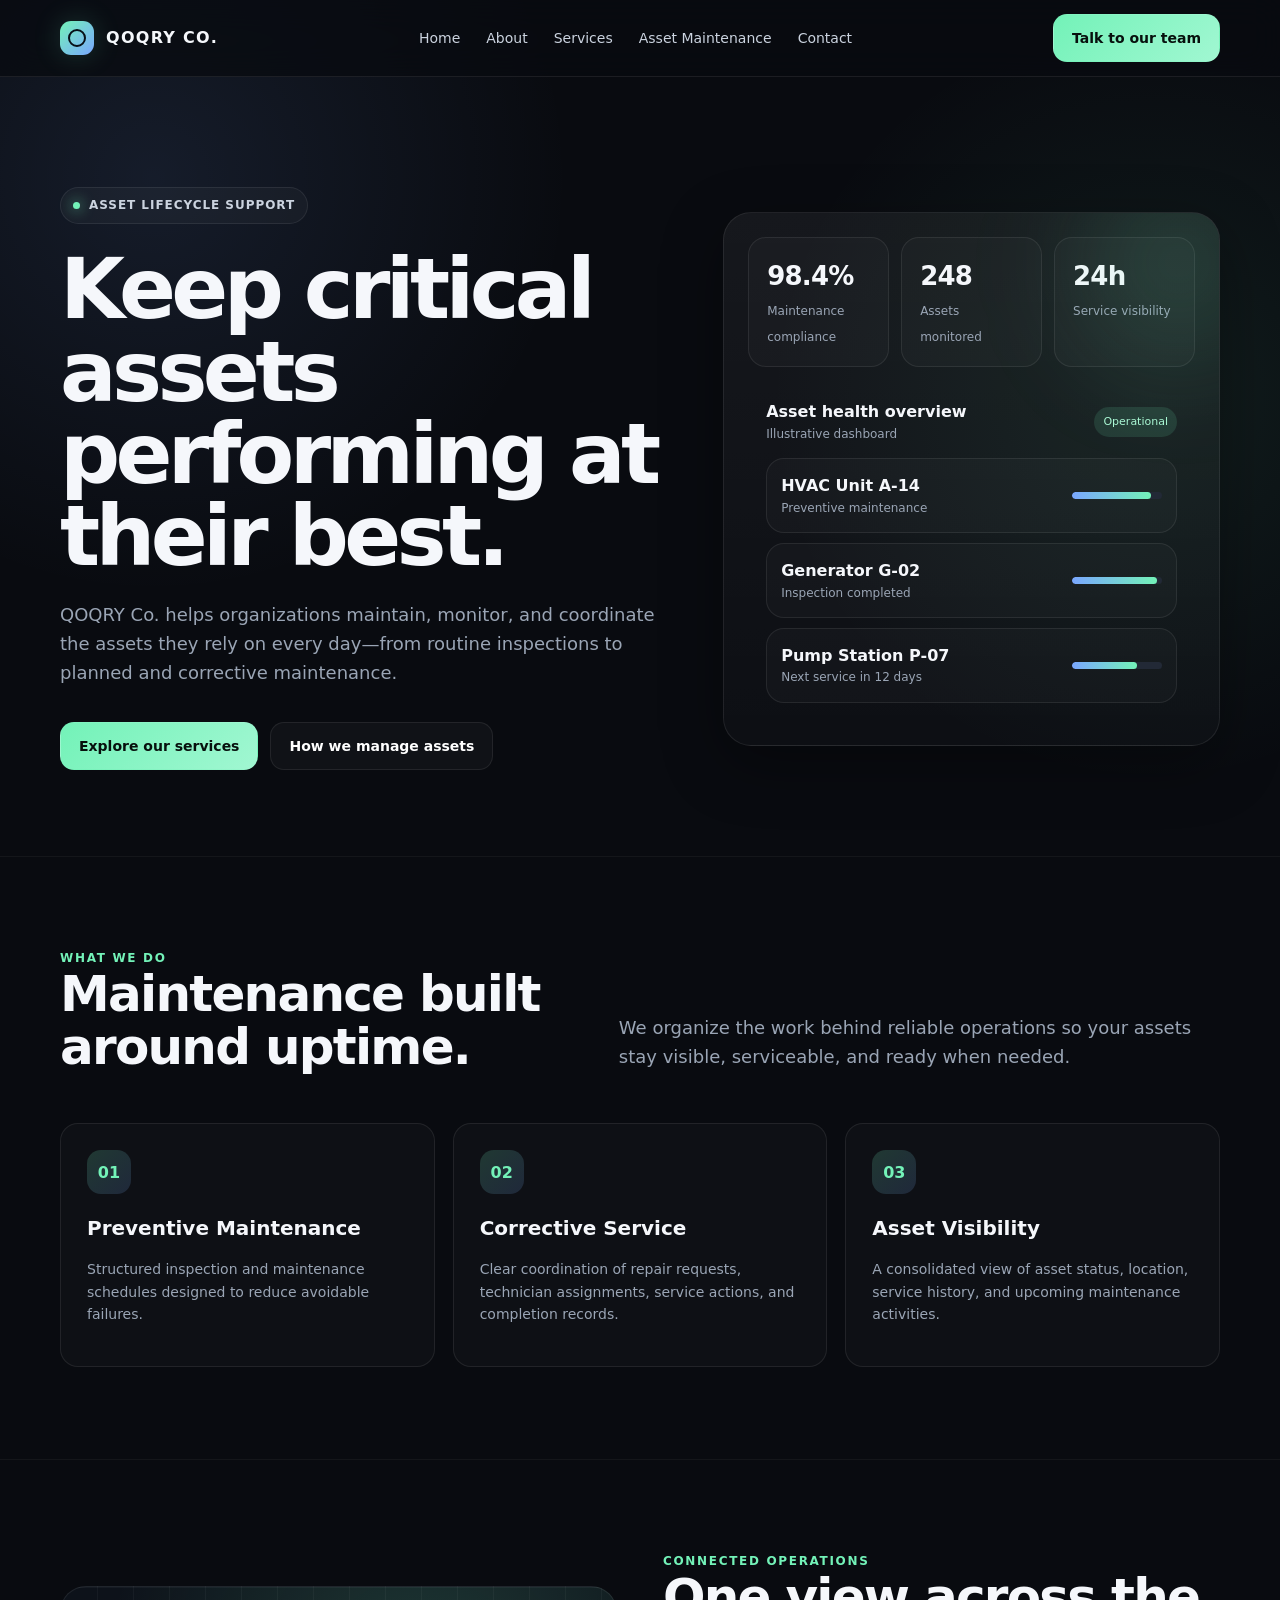
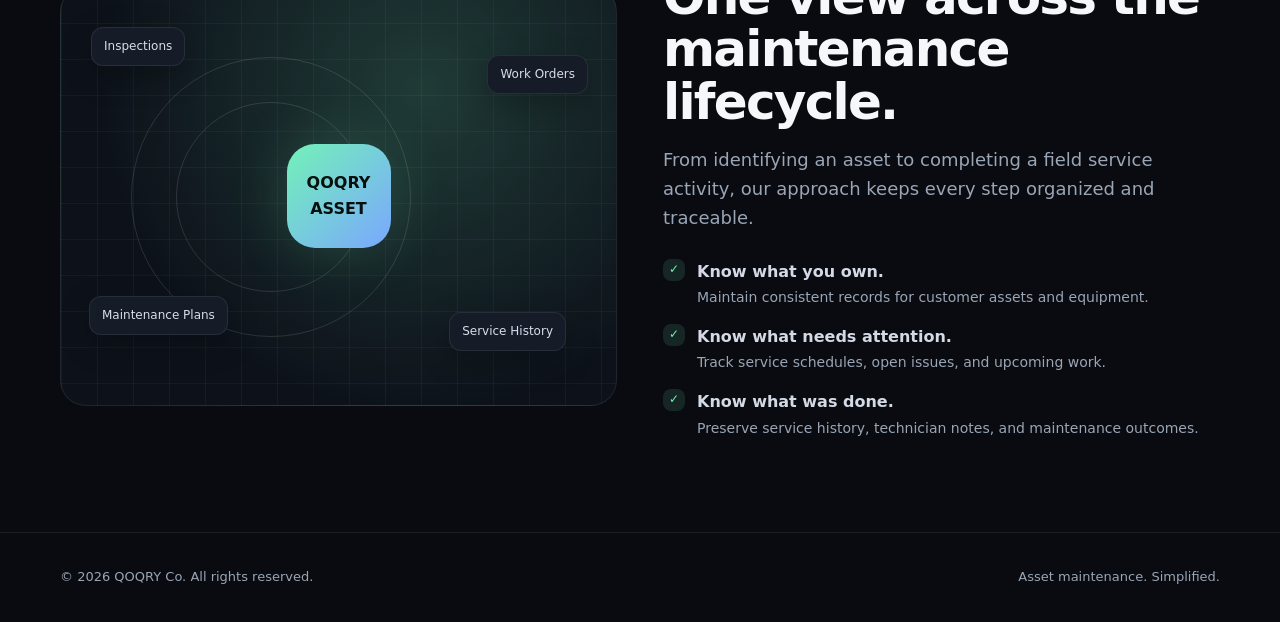
==== index.html @ 2496a816 "Initial" ====
<!doctype html>
<html lang="en">
<head>
  <meta charset="utf-8">
  <meta name="viewport" content="width=device-width,initial-scale=1">
  <meta name="description" content="QOQRY Co. asset maintenance and lifecycle support solutions.">
  <title>Home | QOQRY Co.</title>
  <link rel="stylesheet" href="styles.css">
</head>
<body>

<div class="nav-wrap">
  <div class="container nav">
    <a class="brand" href="index.html"><span class="brand-mark"></span>QOQRY CO.</a>
    <button class="mobile-toggle" aria-label="Toggle navigation">☰</button>
    <div class="nav-links">
      <a href="index.html">Home</a>
      <a href="about.html">About</a>
      <a href="services.html">Services</a>
      <a href="assets.html">Asset Maintenance</a>
      <a href="contact.html">Contact</a>
    </div>
    <a class="nav-cta" href="contact.html">Talk to our team</a>
  </div>
</div>


<main>
<section class="hero">
  <div class="container hero-grid">
    <div>
      <div class="eyebrow"><span class="dot"></span> Asset lifecycle support</div>
      <h1>Keep critical assets performing at their best.</h1>
      <p>QOQRY Co. helps organizations maintain, monitor, and coordinate the assets they rely on every day—from routine inspections to planned and corrective maintenance.</p>
      <div class="hero-actions">
        <a class="btn btn-primary" href="services.html">Explore our services</a>
        <a class="btn btn-secondary" href="assets.html">How we manage assets</a>
      </div>
    </div>
    <div class="hero-card">
      <div class="dashboard">
        <div class="metric-row">
          <div class="metric"><strong>98.4%</strong><span>Maintenance compliance</span></div>
          <div class="metric"><strong>248</strong><span>Assets monitored</span></div>
          <div class="metric"><strong>24h</strong><span>Service visibility</span></div>
        </div>
        <div class="asset-panel">
          <div class="asset-head">
            <div><strong>Asset health overview</strong><div class="asset-meta">Illustrative dashboard</div></div>
            <span class="status">Operational</span>
          </div>
          <div class="asset-list">
            <div class="asset-item"><div><div class="asset-title">HVAC Unit A-14</div><div class="asset-meta">Preventive maintenance</div></div><div class="progress"><span style="width:88%"></span></div></div>
            <div class="asset-item"><div><div class="asset-title">Generator G-02</div><div class="asset-meta">Inspection completed</div></div><div class="progress"><span style="width:94%"></span></div></div>
            <div class="asset-item"><div><div class="asset-title">Pump Station P-07</div><div class="asset-meta">Next service in 12 days</div></div><div class="progress"><span style="width:72%"></span></div></div>
          </div>
        </div>
      </div>
    </div>
  </div>
</section>

<section class="section">
  <div class="container">
    <div class="section-head">
      <div><div class="kicker">What we do</div><h2>Maintenance built around uptime.</h2></div>
      <p class="section-lead">We organize the work behind reliable operations so your assets stay visible, serviceable, and ready when needed.</p>
    </div>
    <div class="cards">
      <div class="service-card"><div class="icon">01</div><h3>Preventive Maintenance</h3><p class="card-text">Structured inspection and maintenance schedules designed to reduce avoidable failures.</p></div>
      <div class="service-card"><div class="icon">02</div><h3>Corrective Service</h3><p class="card-text">Clear coordination of repair requests, technician assignments, service actions, and completion records.</p></div>
      <div class="service-card"><div class="icon">03</div><h3>Asset Visibility</h3><p class="card-text">A consolidated view of asset status, location, service history, and upcoming maintenance activities.</p></div>
    </div>
  </div>
</section>

<section class="section">
  <div class="container split">
    <div class="visual">
      <div class="orbit a"></div><div class="orbit b"></div>
      <div class="core">QOQRY<br>ASSET</div>
      <div class="node n1">Inspections</div><div class="node n2">Work Orders</div><div class="node n3">Service History</div><div class="node n4">Maintenance Plans</div>
    </div>
    <div>
      <div class="kicker">Connected operations</div>
      <h2>One view across the maintenance lifecycle.</h2>
      <p class="section-lead">From identifying an asset to completing a field service activity, our approach keeps every step organized and traceable.</p>
      <div class="list">
        <div class="list-item"><span class="check">✓</span><div><strong>Know what you own.</strong><br><span class="card-text">Maintain consistent records for customer assets and equipment.</span></div></div>
        <div class="list-item"><span class="check">✓</span><div><strong>Know what needs attention.</strong><br><span class="card-text">Track service schedules, open issues, and upcoming work.</span></div></div>
        <div class="list-item"><span class="check">✓</span><div><strong>Know what was done.</strong><br><span class="card-text">Preserve service history, technician notes, and maintenance outcomes.</span></div></div>
      </div>
    </div>
  </div>
</section>
</main>


<footer>
  <div class="container footer-row">
    <div>© 2026 QOQRY Co. All rights reserved.</div>
    <div>Asset maintenance. Simplified.</div>
  </div>
</footer>
<script src="script.js"></script>

</body>
</html>
---- styles.css ----
:root{
  --bg:#090b10;
  --bg-soft:#0f131b;
  --panel:#121824;
  --panel-2:#0d121a;
  --text:#f5f7fb;
  --muted:#9aa5b5;
  --line:rgba(255,255,255,.08);
  --accent:#73f2b8;
  --accent-2:#7aa7ff;
  --shadow:0 18px 60px rgba(0,0,0,.35);
}
*{box-sizing:border-box}
html{scroll-behavior:smooth}
body{
  margin:0;
  font-family:Inter,ui-sans-serif,system-ui,-apple-system,BlinkMacSystemFont,"Segoe UI",sans-serif;
  background:
    radial-gradient(circle at 12% 8%, rgba(122,167,255,.11), transparent 26rem),
    radial-gradient(circle at 90% 18%, rgba(115,242,184,.08), transparent 24rem),
    var(--bg);
  color:var(--text);
  line-height:1.6;
}
a{color:inherit;text-decoration:none}
img{max-width:100%;display:block}
.container{width:min(1160px,calc(100% - 40px));margin:0 auto}
.nav-wrap{
  position:sticky;top:0;z-index:30;
  backdrop-filter:blur(16px);
  background:rgba(9,11,16,.76);
  border-bottom:1px solid var(--line);
}
.nav{
  min-height:76px;display:flex;align-items:center;justify-content:space-between;gap:24px;
}
.brand{display:flex;align-items:center;gap:12px;font-weight:800;letter-spacing:.08em}
.brand-mark{
  width:34px;height:34px;border-radius:11px;
  background:linear-gradient(135deg,var(--accent),var(--accent-2));
  box-shadow:0 0 28px rgba(115,242,184,.18);
  position:relative;
}
.brand-mark:after{
  content:"";position:absolute;inset:8px;border:2px solid #081018;border-radius:50%;
}
.nav-links{display:flex;align-items:center;gap:26px;color:#cbd3df;font-size:14px}
.nav-links a:hover,.nav-links a.active{color:white}
.nav-cta,.btn{
  display:inline-flex;align-items:center;justify-content:center;gap:10px;
  border-radius:14px;padding:12px 18px;font-weight:700;font-size:14px;
  transition:.25s ease;border:1px solid transparent;
}
.nav-cta,.btn-primary{
  background:linear-gradient(135deg,var(--accent),#a1f7d2);
  color:#07100d;
}
.nav-cta:hover,.btn-primary:hover{transform:translateY(-2px);box-shadow:0 10px 30px rgba(115,242,184,.16)}
.btn-secondary{border-color:var(--line);background:rgba(255,255,255,.03);color:white}
.btn-secondary:hover{background:rgba(255,255,255,.06);transform:translateY(-2px)}
.hero{padding:110px 0 86px}
.hero-grid{display:grid;grid-template-columns:1.1fr .9fr;gap:56px;align-items:center}
.eyebrow{
  display:inline-flex;align-items:center;gap:9px;
  padding:8px 12px;border:1px solid var(--line);border-radius:999px;
  background:rgba(255,255,255,.03);color:#cbd3df;font-size:12px;font-weight:700;letter-spacing:.08em;text-transform:uppercase;
}
.dot{width:7px;height:7px;border-radius:50%;background:var(--accent);box-shadow:0 0 14px var(--accent)}
h1{font-size:clamp(48px,7vw,84px);line-height:.98;letter-spacing:-.055em;margin:24px 0 24px}
h2{font-size:clamp(32px,4vw,50px);line-height:1.05;letter-spacing:-.035em;margin:0 0 16px}
h3{font-size:20px;margin:0 0 9px}
.hero p,.section-lead{color:var(--muted);font-size:18px;max-width:680px}
.hero-actions{display:flex;gap:12px;flex-wrap:wrap;margin-top:34px}
.hero-card{
  position:relative;border:1px solid var(--line);border-radius:28px;padding:24px;
  background:linear-gradient(180deg,rgba(255,255,255,.055),rgba(255,255,255,.018));
  box-shadow:var(--shadow);overflow:hidden;
}
.hero-card:before{
  content:"";position:absolute;width:180px;height:180px;border-radius:50%;
  background:rgba(115,242,184,.16);filter:blur(60px);right:-50px;top:-40px;
}
.dashboard{display:grid;gap:14px}
.metric-row{display:grid;grid-template-columns:repeat(3,1fr);gap:12px}
.metric,.asset-item,.info-card,.service-card,.timeline-card,.contact-card{
  border:1px solid var(--line);background:rgba(255,255,255,.025);border-radius:18px;
}
.metric{padding:18px}
.metric strong{display:block;font-size:26px;letter-spacing:-.03em}
.metric span{font-size:12px;color:var(--muted)}
.asset-panel{padding:18px}
.asset-head{display:flex;justify-content:space-between;align-items:center;margin-bottom:14px}
.status{font-size:11px;padding:6px 9px;border-radius:999px;background:rgba(115,242,184,.12);color:#abf8d5}
.asset-list{display:grid;gap:10px}
.asset-item{padding:14px;display:flex;align-items:center;justify-content:space-between;gap:12px}
.asset-title{font-weight:700}
.asset-meta{font-size:12px;color:var(--muted)}
.progress{height:7px;background:#222936;border-radius:99px;overflow:hidden;width:90px}
.progress > span{display:block;height:100%;background:linear-gradient(90deg,var(--accent-2),var(--accent));border-radius:99px}
.section{padding:92px 0;border-top:1px solid rgba(255,255,255,.045)}
.section-head{display:flex;justify-content:space-between;gap:30px;align-items:end;margin-bottom:34px}
.kicker{font-size:12px;text-transform:uppercase;letter-spacing:.14em;color:var(--accent);font-weight:800}
.cards{display:grid;grid-template-columns:repeat(3,1fr);gap:18px}
.service-card,.info-card,.timeline-card{padding:26px}
.icon{
  width:44px;height:44px;border-radius:14px;background:linear-gradient(135deg,rgba(115,242,184,.18),rgba(122,167,255,.16));
  display:grid;place-items:center;margin-bottom:18px;color:var(--accent);font-weight:900
}
.card-text{color:var(--muted);font-size:14px}
.split{display:grid;grid-template-columns:1fr 1fr;gap:46px;align-items:center}
.visual{
  min-height:420px;border:1px solid var(--line);border-radius:26px;position:relative;overflow:hidden;
  background:
    linear-gradient(rgba(255,255,255,.04) 1px,transparent 1px),
    linear-gradient(90deg,rgba(255,255,255,.04) 1px,transparent 1px),
    radial-gradient(circle at 65% 25%,rgba(115,242,184,.18),transparent 20rem),
    #0d121a;
  background-size:36px 36px,36px 36px,auto,auto;
}
.orbit{position:absolute;border:1px solid rgba(255,255,255,.12);border-radius:50%}
.orbit.a{width:280px;height:280px;left:70px;top:70px}
.orbit.b{width:190px;height:190px;left:115px;top:115px}
.core{
  position:absolute;left:50%;top:50%;transform:translate(-50%,-50%);
  width:104px;height:104px;border-radius:28px;background:linear-gradient(135deg,var(--accent),var(--accent-2));
  color:#07100d;display:grid;place-items:center;font-weight:900;text-align:center;box-shadow:0 0 60px rgba(115,242,184,.18)
}
.node{
  position:absolute;padding:9px 12px;border-radius:12px;background:#151c28;border:1px solid var(--line);
  font-size:12px;color:#d7deea;box-shadow:0 10px 30px rgba(0,0,0,.25)
}
.node.n1{left:30px;top:40px}.node.n2{right:28px;top:68px}.node.n3{right:50px;bottom:54px}.node.n4{left:28px;bottom:70px}
.list{display:grid;gap:14px;margin-top:26px}
.list-item{display:flex;gap:12px;align-items:flex-start;color:#d3dae6}
.check{width:22px;height:22px;border-radius:8px;background:rgba(115,242,184,.12);color:var(--accent);display:grid;place-items:center;flex:0 0 auto;font-size:12px}
.page-hero{padding:92px 0 54px;border-bottom:1px solid var(--line)}
.page-hero h1{font-size:clamp(46px,6vw,72px);max-width:900px}
.page-hero p{color:var(--muted);font-size:18px;max-width:760px}
.timeline{display:grid;grid-template-columns:repeat(4,1fr);gap:16px}
.timeline-card .num{font-size:12px;color:var(--accent);font-weight:800;margin-bottom:30px}
.asset-grid{display:grid;grid-template-columns:repeat(2,1fr);gap:18px}
.asset-scope{padding:26px;border:1px solid var(--line);border-radius:20px;background:rgba(255,255,255,.025)}
.asset-scope ul{padding-left:20px;color:var(--muted)}
.contact-grid{display:grid;grid-template-columns:.8fr 1.2fr;gap:22px}
.contact-card{padding:28px}
.contact-item{padding:14px 0;border-bottom:1px solid var(--line)}
.contact-item:last-child{border-bottom:0}
.contact-label{font-size:12px;text-transform:uppercase;letter-spacing:.1em;color:var(--muted)}
form{display:grid;gap:14px}
.form-grid{display:grid;grid-template-columns:1fr 1fr;gap:14px}
label{font-size:13px;color:#cbd3df}
input,textarea{
  width:100%;margin-top:7px;padding:14px 15px;border-radius:13px;border:1px solid var(--line);
  background:#0b1017;color:white;outline:none;font:inherit;
}
input:focus,textarea:focus{border-color:rgba(115,242,184,.5)}
textarea{min-height:140px;resize:vertical}
footer{padding:34px 0;border-top:1px solid var(--line);color:var(--muted);font-size:13px}
.footer-row{display:flex;justify-content:space-between;gap:20px;align-items:center}
.mobile-toggle{display:none;background:none;border:0;color:white;font-size:24px}
@media (max-width:900px){
  .nav-links{display:none;position:absolute;left:20px;right:20px;top:76px;padding:18px;border:1px solid var(--line);border-radius:18px;background:#0c1118;flex-direction:column;align-items:flex-start}
  .nav-links.open{display:flex}
  .nav-cta{display:none}.mobile-toggle{display:block}
  .hero-grid,.split,.contact-grid{grid-template-columns:1fr}
  .cards{grid-template-columns:1fr 1fr}
  .timeline{grid-template-columns:1fr 1fr}
}
@media (max-width:620px){
  .container{width:min(100% - 28px,1160px)}
  .hero{padding:78px 0 60px}
  .cards,.metric-row,.timeline,.asset-grid,.form-grid{grid-template-columns:1fr}
  .section{padding:68px 0}
  .section-head{align-items:flex-start;flex-direction:column}
  .footer-row{align-items:flex-start;flex-direction:column}
}
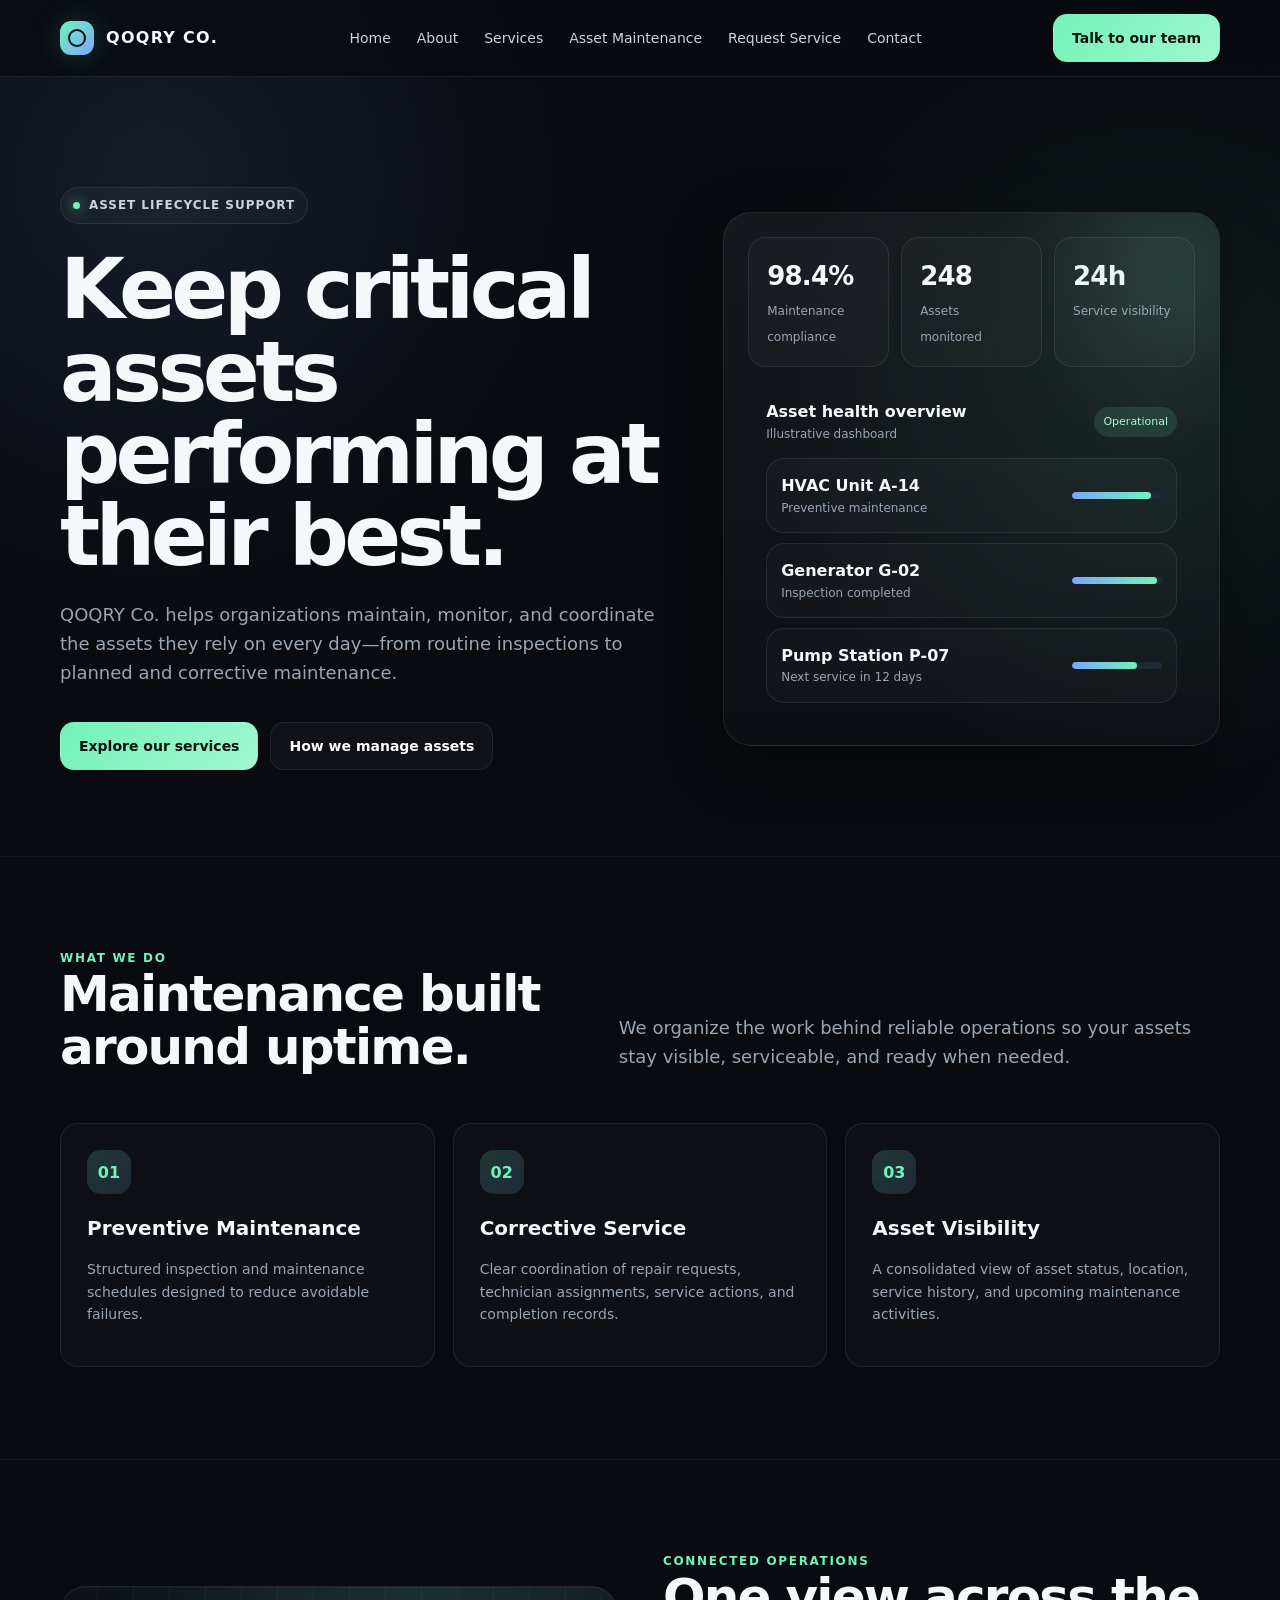
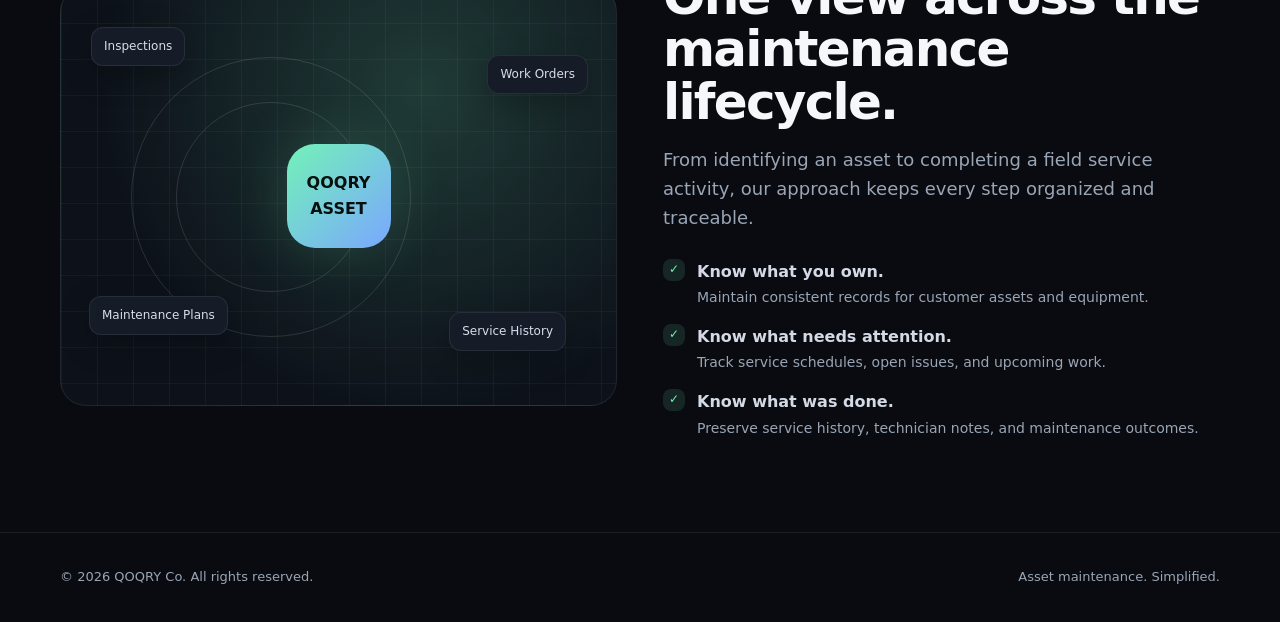
==== commit 797f8a36: "Webform Embedding" ====
--- a/index.html
+++ b/index.html
@@ -18,6 +18,7 @@
       <a href="about.html">About</a>
       <a href="services.html">Services</a>
       <a href="assets.html">Asset Maintenance</a>
+      <a href="request.html">Request Service</a>
       <a href="contact.html">Contact</a>
     </div>
     <a class="nav-cta" href="contact.html">Talk to our team</a>
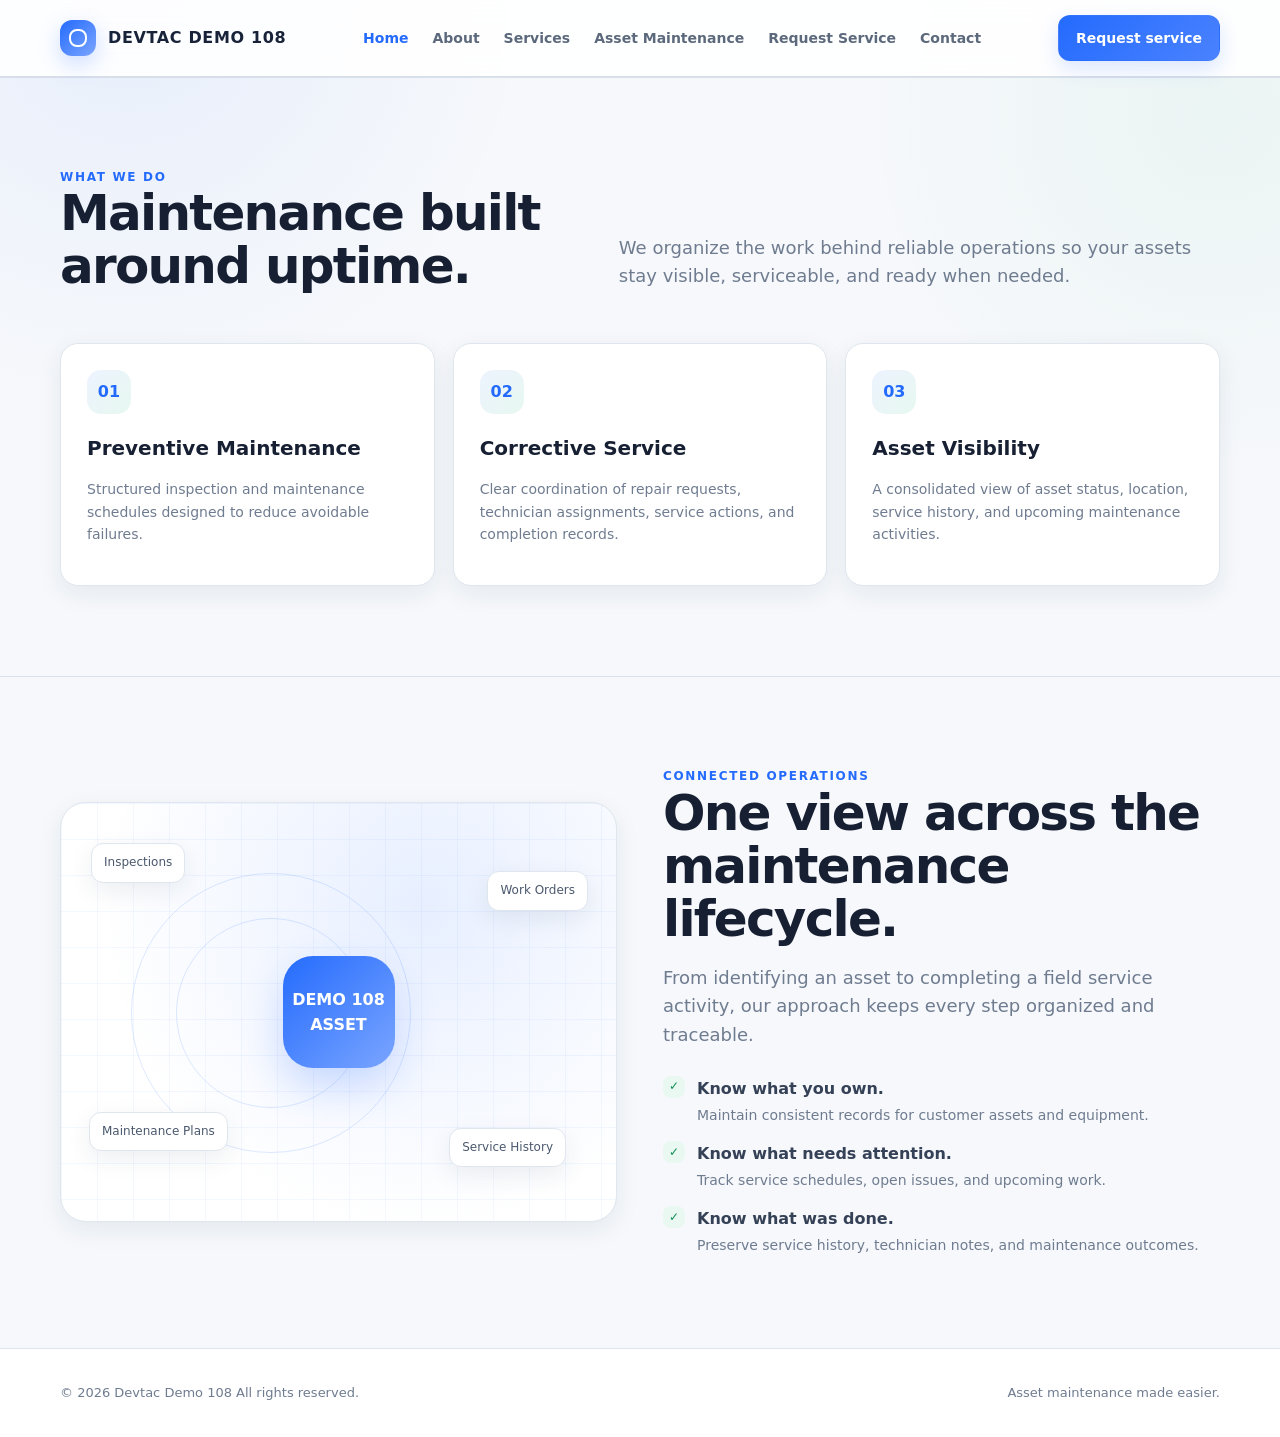
==== commit 9bfa00f1: "Initial Commit" ====
--- a/index.html
+++ b/index.html
@@ -3,60 +3,25 @@
 <head>
   <meta charset="utf-8">
   <meta name="viewport" content="width=device-width,initial-scale=1">
-  <meta name="description" content="QOQRY Co. asset maintenance and lifecycle support solutions.">
-  <title>Home | QOQRY Co.</title>
+  <meta name="description" content="Devtac Demo 108 asset maintenance and lifecycle support solutions.">
+  <title>Home | Devtac Demo 108</title>
   <link rel="stylesheet" href="styles.css">
 </head>
 <body>
-
-<div class="nav-wrap">
-  <div class="container nav">
-    <a class="brand" href="index.html"><span class="brand-mark"></span>QOQRY CO.</a>
-    <button class="mobile-toggle" aria-label="Toggle navigation">☰</button>
-    <div class="nav-links">
-      <a href="index.html">Home</a>
-      <a href="about.html">About</a>
-      <a href="services.html">Services</a>
-      <a href="assets.html">Asset Maintenance</a>
-      <a href="request.html">Request Service</a>
-      <a href="contact.html">Contact</a>
-    </div>
-    <a class="nav-cta" href="contact.html">Talk to our team</a>
-  </div>
-</div>
-
-
-<main>
-<section class="hero">
-  <div class="container hero-grid">
-    <div>
-      <div class="eyebrow"><span class="dot"></span> Asset lifecycle support</div>
-      <h1>Keep critical assets performing at their best.</h1>
-      <p>QOQRY Co. helps organizations maintain, monitor, and coordinate the assets they rely on every day—from routine inspections to planned and corrective maintenance.</p>
-      <div class="hero-actions">
-        <a class="btn btn-primary" href="services.html">Explore our services</a>
-        <a class="btn btn-secondary" href="assets.html">How we manage assets</a>
+<section>
+  <div class="nav-wrap">
+    <div class="container nav">
+      <a class="brand" href="index.html"><span class="brand-mark"></span>DEVTAC DEMO 108</a>
+      <button class="mobile-toggle" aria-label="Toggle navigation">☰</button>
+      <div class="nav-links">
+        <a href="index.html" class="active">Home</a>
+        <a href="about.html">About</a>
+        <a href="services.html">Services</a>
+        <a href="assets.html">Asset Maintenance</a>
+        <a href="request.html">Request Service</a>
+        <a href="contact.html">Contact</a>
       </div>
-    </div>
-    <div class="hero-card">
-      <div class="dashboard">
-        <div class="metric-row">
-          <div class="metric"><strong>98.4%</strong><span>Maintenance compliance</span></div>
-          <div class="metric"><strong>248</strong><span>Assets monitored</span></div>
-          <div class="metric"><strong>24h</strong><span>Service visibility</span></div>
-        </div>
-        <div class="asset-panel">
-          <div class="asset-head">
-            <div><strong>Asset health overview</strong><div class="asset-meta">Illustrative dashboard</div></div>
-            <span class="status">Operational</span>
-          </div>
-          <div class="asset-list">
-            <div class="asset-item"><div><div class="asset-title">HVAC Unit A-14</div><div class="asset-meta">Preventive maintenance</div></div><div class="progress"><span style="width:88%"></span></div></div>
-            <div class="asset-item"><div><div class="asset-title">Generator G-02</div><div class="asset-meta">Inspection completed</div></div><div class="progress"><span style="width:94%"></span></div></div>
-            <div class="asset-item"><div><div class="asset-title">Pump Station P-07</div><div class="asset-meta">Next service in 12 days</div></div><div class="progress"><span style="width:72%"></span></div></div>
-          </div>
-        </div>
-      </div>
+      <a class="nav-cta" href="request.html">Request service</a>
     </div>
   </div>
 </section>
@@ -79,7 +44,7 @@
   <div class="container split">
     <div class="visual">
       <div class="orbit a"></div><div class="orbit b"></div>
-      <div class="core">QOQRY<br>ASSET</div>
+      <div class="core">DEMO 108<br>ASSET</div>
       <div class="node n1">Inspections</div><div class="node n2">Work Orders</div><div class="node n3">Service History</div><div class="node n4">Maintenance Plans</div>
     </div>
     <div>
@@ -99,8 +64,8 @@
 
 <footer>
   <div class="container footer-row">
-    <div>© 2026 QOQRY Co. All rights reserved.</div>
-    <div>Asset maintenance. Simplified.</div>
+    <div>© 2026 Devtac Demo 108 All rights reserved.</div>
+    <div>Asset maintenance made easier.</div>
   </div>
 </footer>
 <script src="script.js"></script>
--- a/styles.css
+++ b/styles.css
@@ -1,177 +1,1023 @@
-
-:root{
-  --bg:#090b10;
-  --bg-soft:#0f131b;
-  --panel:#121824;
-  --panel-2:#0d121a;
-  --text:#f5f7fb;
-  --muted:#9aa5b5;
-  --line:rgba(255,255,255,.08);
-  --accent:#73f2b8;
-  --accent-2:#7aa7ff;
-  --shadow:0 18px 60px rgba(0,0,0,.35);
-}
-*{box-sizing:border-box}
-html{scroll-behavior:smooth}
-body{
-  margin:0;
-  font-family:Inter,ui-sans-serif,system-ui,-apple-system,BlinkMacSystemFont,"Segoe UI",sans-serif;
+:root {
+  --bg: #f6f8fb;
+  --surface: #ffffff;
+  --surface-soft: #f1f5f9;
+  --panel: #ffffff;
+  --text: #172033;
+  --muted: #6f7c90;
+  --line: #dfe6ee;
+  --line-strong: #cfd8e3;
+  --primary: #246bfd;
+  --primary-dark: #1557d8;
+  --accent: #17b26a;
+  --accent-soft: #e8f8f0;
+  --shadow: 0 18px 50px rgba(25, 45, 80, .10);
+  --shadow-soft: 0 8px 24px rgba(25, 45, 80, .08);
+}
+
+* {
+  box-sizing: border-box
+}
+
+html {
+  scroll-behavior: smooth
+}
+
+body {
+  margin: 0;
+  font-family: Inter, ui-sans-serif, system-ui, -apple-system, BlinkMacSystemFont, "Segoe UI", sans-serif;
   background:
-    radial-gradient(circle at 12% 8%, rgba(122,167,255,.11), transparent 26rem),
-    radial-gradient(circle at 90% 18%, rgba(115,242,184,.08), transparent 24rem),
+    radial-gradient(circle at 10% 0%, rgba(36, 107, 253, .07), transparent 25rem),
+    radial-gradient(circle at 95% 8%, rgba(23, 178, 106, .05), transparent 22rem),
     var(--bg);
-  color:var(--text);
-  line-height:1.6;
-}
-a{color:inherit;text-decoration:none}
-img{max-width:100%;display:block}
-.container{width:min(1160px,calc(100% - 40px));margin:0 auto}
-.nav-wrap{
-  position:sticky;top:0;z-index:30;
-  backdrop-filter:blur(16px);
-  background:rgba(9,11,16,.76);
-  border-bottom:1px solid var(--line);
-}
-.nav{
-  min-height:76px;display:flex;align-items:center;justify-content:space-between;gap:24px;
-}
-.brand{display:flex;align-items:center;gap:12px;font-weight:800;letter-spacing:.08em}
-.brand-mark{
-  width:34px;height:34px;border-radius:11px;
-  background:linear-gradient(135deg,var(--accent),var(--accent-2));
-  box-shadow:0 0 28px rgba(115,242,184,.18);
-  position:relative;
-}
-.brand-mark:after{
-  content:"";position:absolute;inset:8px;border:2px solid #081018;border-radius:50%;
-}
-.nav-links{display:flex;align-items:center;gap:26px;color:#cbd3df;font-size:14px}
-.nav-links a:hover,.nav-links a.active{color:white}
-.nav-cta,.btn{
-  display:inline-flex;align-items:center;justify-content:center;gap:10px;
-  border-radius:14px;padding:12px 18px;font-weight:700;font-size:14px;
-  transition:.25s ease;border:1px solid transparent;
-}
-.nav-cta,.btn-primary{
-  background:linear-gradient(135deg,var(--accent),#a1f7d2);
-  color:#07100d;
-}
-.nav-cta:hover,.btn-primary:hover{transform:translateY(-2px);box-shadow:0 10px 30px rgba(115,242,184,.16)}
-.btn-secondary{border-color:var(--line);background:rgba(255,255,255,.03);color:white}
-.btn-secondary:hover{background:rgba(255,255,255,.06);transform:translateY(-2px)}
-.hero{padding:110px 0 86px}
-.hero-grid{display:grid;grid-template-columns:1.1fr .9fr;gap:56px;align-items:center}
-.eyebrow{
-  display:inline-flex;align-items:center;gap:9px;
-  padding:8px 12px;border:1px solid var(--line);border-radius:999px;
-  background:rgba(255,255,255,.03);color:#cbd3df;font-size:12px;font-weight:700;letter-spacing:.08em;text-transform:uppercase;
-}
-.dot{width:7px;height:7px;border-radius:50%;background:var(--accent);box-shadow:0 0 14px var(--accent)}
-h1{font-size:clamp(48px,7vw,84px);line-height:.98;letter-spacing:-.055em;margin:24px 0 24px}
-h2{font-size:clamp(32px,4vw,50px);line-height:1.05;letter-spacing:-.035em;margin:0 0 16px}
-h3{font-size:20px;margin:0 0 9px}
-.hero p,.section-lead{color:var(--muted);font-size:18px;max-width:680px}
-.hero-actions{display:flex;gap:12px;flex-wrap:wrap;margin-top:34px}
-.hero-card{
-  position:relative;border:1px solid var(--line);border-radius:28px;padding:24px;
-  background:linear-gradient(180deg,rgba(255,255,255,.055),rgba(255,255,255,.018));
-  box-shadow:var(--shadow);overflow:hidden;
-}
-.hero-card:before{
-  content:"";position:absolute;width:180px;height:180px;border-radius:50%;
-  background:rgba(115,242,184,.16);filter:blur(60px);right:-50px;top:-40px;
-}
-.dashboard{display:grid;gap:14px}
-.metric-row{display:grid;grid-template-columns:repeat(3,1fr);gap:12px}
-.metric,.asset-item,.info-card,.service-card,.timeline-card,.contact-card{
-  border:1px solid var(--line);background:rgba(255,255,255,.025);border-radius:18px;
-}
-.metric{padding:18px}
-.metric strong{display:block;font-size:26px;letter-spacing:-.03em}
-.metric span{font-size:12px;color:var(--muted)}
-.asset-panel{padding:18px}
-.asset-head{display:flex;justify-content:space-between;align-items:center;margin-bottom:14px}
-.status{font-size:11px;padding:6px 9px;border-radius:999px;background:rgba(115,242,184,.12);color:#abf8d5}
-.asset-list{display:grid;gap:10px}
-.asset-item{padding:14px;display:flex;align-items:center;justify-content:space-between;gap:12px}
-.asset-title{font-weight:700}
-.asset-meta{font-size:12px;color:var(--muted)}
-.progress{height:7px;background:#222936;border-radius:99px;overflow:hidden;width:90px}
-.progress > span{display:block;height:100%;background:linear-gradient(90deg,var(--accent-2),var(--accent));border-radius:99px}
-.section{padding:92px 0;border-top:1px solid rgba(255,255,255,.045)}
-.section-head{display:flex;justify-content:space-between;gap:30px;align-items:end;margin-bottom:34px}
-.kicker{font-size:12px;text-transform:uppercase;letter-spacing:.14em;color:var(--accent);font-weight:800}
-.cards{display:grid;grid-template-columns:repeat(3,1fr);gap:18px}
-.service-card,.info-card,.timeline-card{padding:26px}
-.icon{
-  width:44px;height:44px;border-radius:14px;background:linear-gradient(135deg,rgba(115,242,184,.18),rgba(122,167,255,.16));
-  display:grid;place-items:center;margin-bottom:18px;color:var(--accent);font-weight:900
-}
-.card-text{color:var(--muted);font-size:14px}
-.split{display:grid;grid-template-columns:1fr 1fr;gap:46px;align-items:center}
-.visual{
-  min-height:420px;border:1px solid var(--line);border-radius:26px;position:relative;overflow:hidden;
+  color: var(--text);
+  line-height: 1.6;
+}
+
+a {
+  color: inherit;
+  text-decoration: none
+}
+
+img {
+  max-width: 100%;
+  display: block
+}
+
+.container {
+  width: min(1160px, calc(100% - 40px));
+  margin: 0 auto
+}
+
+.nav-wrap {
+  position: sticky;
+  top: 0;
+  z-index: 30;
+  background: rgba(255, 255, 255, .88);
+  backdrop-filter: blur(16px);
+  border-bottom: 1px solid rgba(207, 216, 227, .8);
+}
+
+.nav {
+  min-height: 76px;
+  display: flex;
+  align-items: center;
+  justify-content: space-between;
+  gap: 24px;
+}
+
+.brand {
+  display: flex;
+  align-items: center;
+  gap: 12px;
+  font-weight: 850;
+  letter-spacing: .04em;
+  color: #18233a;
+}
+
+.brand-mark {
+  width: 36px;
+  height: 36px;
+  border-radius: 12px;
+  background: linear-gradient(135deg, var(--primary), #7ba5ff);
+  box-shadow: 0 8px 22px rgba(36, 107, 253, .22);
+  position: relative;
+}
+
+.brand-mark:after {
+  content: "";
+  position: absolute;
+  inset: 9px;
+  border: 2px solid #fff;
+  border-radius: 8px;
+}
+
+.nav-links {
+  display: flex;
+  align-items: center;
+  gap: 24px;
+  color: #5c697c;
+  font-size: 14px;
+  font-weight: 600;
+}
+
+.nav-links a:hover,
+.nav-links a.active {
+  color: var(--primary)
+}
+
+.nav-cta,
+.btn {
+  display: inline-flex;
+  align-items: center;
+  justify-content: center;
+  gap: 10px;
+  border-radius: 12px;
+  padding: 11px 17px;
+  font-weight: 750;
+  font-size: 14px;
+  transition: .22s ease;
+  border: 1px solid transparent;
+}
+
+.nav-cta,
+.btn-primary {
+  color: #fff;
+  background: linear-gradient(135deg, var(--primary), #4a82ff);
+  box-shadow: 0 8px 20px rgba(36, 107, 253, .16);
+}
+
+.nav-cta:hover,
+.btn-primary:hover {
+  transform: translateY(-1px);
+  box-shadow: 0 12px 28px rgba(36, 107, 253, .20);
+}
+
+.btn-secondary {
+  background: #fff;
+  border-color: var(--line);
+  color: #2f3b4f;
+}
+
+.btn-secondary:hover {
+  border-color: #bfcadc;
+  transform: translateY(-1px);
+}
+
+.hero {
+  padding: 106px 0 82px
+}
+
+.hero-grid {
+  display: grid;
+  grid-template-columns: 1.08fr .92fr;
+  gap: 58px;
+  align-items: center;
+}
+
+.eyebrow {
+  display: inline-flex;
+  align-items: center;
+  gap: 9px;
+  padding: 8px 12px;
+  border: 1px solid var(--line);
+  border-radius: 999px;
+  background: rgba(255, 255, 255, .78);
+  color: #5d6a7f;
+  font-size: 12px;
+  font-weight: 800;
+  letter-spacing: .08em;
+  text-transform: uppercase;
+}
+
+.dot {
+  width: 7px;
+  height: 7px;
+  border-radius: 50%;
+  background: var(--accent);
+  box-shadow: 0 0 0 5px rgba(23, 178, 106, .10);
+}
+
+h1 {
+  font-size: clamp(48px, 7vw, 82px);
+  line-height: .99;
+  letter-spacing: -.052em;
+  margin: 24px 0;
+}
+
+h2 {
+  font-size: clamp(32px, 4vw, 50px);
+  line-height: 1.06;
+  letter-spacing: -.035em;
+  margin: 0 0 16px;
+}
+
+h3 {
+  font-size: 20px;
+  margin: 0 0 9px
+}
+
+.hero p,
+.section-lead {
+  color: var(--muted);
+  font-size: 18px;
+  max-width: 680px;
+}
+
+.hero-actions {
+  display: flex;
+  gap: 12px;
+  flex-wrap: wrap;
+  margin-top: 32px
+}
+
+.hero-card {
+  position: relative;
+  border: 1px solid var(--line);
+  border-radius: 28px;
+  padding: 24px;
+  background: linear-gradient(180deg, #ffffff, #f7f9fc);
+  box-shadow: var(--shadow);
+  overflow: hidden;
+}
+
+.hero-card:before {
+  content: "";
+  position: absolute;
+  width: 200px;
+  height: 200px;
+  border-radius: 50%;
+  background: rgba(36, 107, 253, .08);
+  filter: blur(60px);
+  right: -70px;
+  top: -50px;
+}
+
+.dashboard {
+  display: grid;
+  gap: 14px
+}
+
+.metric-row {
+  display: grid;
+  grid-template-columns: repeat(3, 1fr);
+  gap: 12px
+}
+
+.metric,
+.asset-item,
+.info-card,
+.service-card,
+.timeline-card,
+.contact-card {
+  border: 1px solid var(--line);
+  background: #fff;
+  border-radius: 18px;
+}
+
+.metric {
+  padding: 18px
+}
+
+.metric strong {
+  display: block;
+  font-size: 26px;
+  letter-spacing: -.03em
+}
+
+.metric span {
+  font-size: 12px;
+  color: var(--muted)
+}
+
+.asset-panel {
+  padding: 18px
+}
+
+.asset-head {
+  display: flex;
+  justify-content: space-between;
+  align-items: center;
+  margin-bottom: 14px
+}
+
+.status {
+  font-size: 11px;
+  padding: 6px 9px;
+  border-radius: 999px;
+  background: var(--accent-soft);
+  color: #118d55;
+  font-weight: 750;
+}
+
+.asset-list {
+  display: grid;
+  gap: 10px
+}
+
+.asset-item {
+  padding: 14px;
+  display: flex;
+  align-items: center;
+  justify-content: space-between;
+  gap: 12px
+}
+
+.asset-title {
+  font-weight: 750
+}
+
+.asset-meta {
+  font-size: 12px;
+  color: var(--muted)
+}
+
+.progress {
+  height: 7px;
+  background: #e9eef4;
+  border-radius: 99px;
+  overflow: hidden;
+  width: 90px
+}
+
+.progress>span {
+  display: block;
+  height: 100%;
+  background: linear-gradient(90deg, var(--primary), var(--accent));
+  border-radius: 99px;
+}
+
+.section {
+  padding: 90px 0;
+  border-top: 1px solid rgba(207, 216, 227, .75)
+}
+
+.section-head {
+  display: flex;
+  justify-content: space-between;
+  gap: 30px;
+  align-items: end;
+  margin-bottom: 34px
+}
+
+.kicker {
+  font-size: 12px;
+  text-transform: uppercase;
+  letter-spacing: .14em;
+  color: var(--primary);
+  font-weight: 850;
+}
+
+.cards {
+  display: grid;
+  grid-template-columns: repeat(3, 1fr);
+  gap: 18px
+}
+
+.service-card,
+.info-card,
+.timeline-card {
+  padding: 26px;
+  box-shadow: var(--shadow-soft)
+}
+
+.icon {
+  width: 44px;
+  height: 44px;
+  border-radius: 14px;
+  background: linear-gradient(135deg, #edf3ff, #e7f8f0);
+  display: grid;
+  place-items: center;
+  margin-bottom: 18px;
+  color: var(--primary);
+  font-weight: 900;
+}
+
+.card-text {
+  color: var(--muted);
+  font-size: 14px
+}
+
+.split {
+  display: grid;
+  grid-template-columns: 1fr 1fr;
+  gap: 46px;
+  align-items: center
+}
+
+.visual {
+  min-height: 420px;
+  border: 1px solid var(--line);
+  border-radius: 26px;
+  position: relative;
+  overflow: hidden;
   background:
-    linear-gradient(rgba(255,255,255,.04) 1px,transparent 1px),
-    linear-gradient(90deg,rgba(255,255,255,.04) 1px,transparent 1px),
-    radial-gradient(circle at 65% 25%,rgba(115,242,184,.18),transparent 20rem),
-    #0d121a;
-  background-size:36px 36px,36px 36px,auto,auto;
-}
-.orbit{position:absolute;border:1px solid rgba(255,255,255,.12);border-radius:50%}
-.orbit.a{width:280px;height:280px;left:70px;top:70px}
-.orbit.b{width:190px;height:190px;left:115px;top:115px}
-.core{
-  position:absolute;left:50%;top:50%;transform:translate(-50%,-50%);
-  width:104px;height:104px;border-radius:28px;background:linear-gradient(135deg,var(--accent),var(--accent-2));
-  color:#07100d;display:grid;place-items:center;font-weight:900;text-align:center;box-shadow:0 0 60px rgba(115,242,184,.18)
-}
-.node{
-  position:absolute;padding:9px 12px;border-radius:12px;background:#151c28;border:1px solid var(--line);
-  font-size:12px;color:#d7deea;box-shadow:0 10px 30px rgba(0,0,0,.25)
-}
-.node.n1{left:30px;top:40px}.node.n2{right:28px;top:68px}.node.n3{right:50px;bottom:54px}.node.n4{left:28px;bottom:70px}
-.list{display:grid;gap:14px;margin-top:26px}
-.list-item{display:flex;gap:12px;align-items:flex-start;color:#d3dae6}
-.check{width:22px;height:22px;border-radius:8px;background:rgba(115,242,184,.12);color:var(--accent);display:grid;place-items:center;flex:0 0 auto;font-size:12px}
-.page-hero{padding:92px 0 54px;border-bottom:1px solid var(--line)}
-.page-hero h1{font-size:clamp(46px,6vw,72px);max-width:900px}
-.page-hero p{color:var(--muted);font-size:18px;max-width:760px}
-.timeline{display:grid;grid-template-columns:repeat(4,1fr);gap:16px}
-.timeline-card .num{font-size:12px;color:var(--accent);font-weight:800;margin-bottom:30px}
-.asset-grid{display:grid;grid-template-columns:repeat(2,1fr);gap:18px}
-.asset-scope{padding:26px;border:1px solid var(--line);border-radius:20px;background:rgba(255,255,255,.025)}
-.asset-scope ul{padding-left:20px;color:var(--muted)}
-.contact-grid{display:grid;grid-template-columns:.8fr 1.2fr;gap:22px}
-.contact-card{padding:28px}
-.contact-item{padding:14px 0;border-bottom:1px solid var(--line)}
-.contact-item:last-child{border-bottom:0}
-.contact-label{font-size:12px;text-transform:uppercase;letter-spacing:.1em;color:var(--muted)}
-form{display:grid;gap:14px}
-.form-grid{display:grid;grid-template-columns:1fr 1fr;gap:14px}
-label{font-size:13px;color:#cbd3df}
-input,textarea{
-  width:100%;margin-top:7px;padding:14px 15px;border-radius:13px;border:1px solid var(--line);
-  background:#0b1017;color:white;outline:none;font:inherit;
-}
-input:focus,textarea:focus{border-color:rgba(115,242,184,.5)}
-textarea{min-height:140px;resize:vertical}
-footer{padding:34px 0;border-top:1px solid var(--line);color:var(--muted);font-size:13px}
-.footer-row{display:flex;justify-content:space-between;gap:20px;align-items:center}
-.mobile-toggle{display:none;background:none;border:0;color:white;font-size:24px}
-@media (max-width:900px){
-  .nav-links{display:none;position:absolute;left:20px;right:20px;top:76px;padding:18px;border:1px solid var(--line);border-radius:18px;background:#0c1118;flex-direction:column;align-items:flex-start}
-  .nav-links.open{display:flex}
-  .nav-cta{display:none}.mobile-toggle{display:block}
-  .hero-grid,.split,.contact-grid{grid-template-columns:1fr}
-  .cards{grid-template-columns:1fr 1fr}
-  .timeline{grid-template-columns:1fr 1fr}
-}
-@media (max-width:620px){
-  .container{width:min(100% - 28px,1160px)}
-  .hero{padding:78px 0 60px}
-  .cards,.metric-row,.timeline,.asset-grid,.form-grid{grid-template-columns:1fr}
-  .section{padding:68px 0}
-  .section-head{align-items:flex-start;flex-direction:column}
-  .footer-row{align-items:flex-start;flex-direction:column}
-}
+    linear-gradient(rgba(36, 107, 253, .05) 1px, transparent 1px),
+    linear-gradient(90deg, rgba(36, 107, 253, .05) 1px, transparent 1px),
+    radial-gradient(circle at 65% 25%, rgba(36, 107, 253, .11), transparent 20rem),
+    #ffffff;
+  background-size: 36px 36px, 36px 36px, auto, auto;
+  box-shadow: var(--shadow-soft);
+}
+
+.orbit {
+  position: absolute;
+  border: 1px solid rgba(36, 107, 253, .15);
+  border-radius: 50%
+}
+
+.orbit.a {
+  width: 280px;
+  height: 280px;
+  left: 70px;
+  top: 70px
+}
+
+.orbit.b {
+  width: 190px;
+  height: 190px;
+  left: 115px;
+  top: 115px
+}
+
+.core {
+  position: absolute;
+  left: 50%;
+  top: 50%;
+  transform: translate(-50%, -50%);
+  width: 112px;
+  height: 112px;
+  border-radius: 30px;
+  background: linear-gradient(135deg, var(--primary), #7aa5ff);
+  color: #fff;
+  display: grid;
+  place-items: center;
+  font-weight: 900;
+  text-align: center;
+  box-shadow: 0 18px 42px rgba(36, 107, 253, .22);
+}
+
+.node {
+  position: absolute;
+  padding: 9px 12px;
+  border-radius: 12px;
+  background: #fff;
+  border: 1px solid var(--line);
+  font-size: 12px;
+  color: #4a586d;
+  box-shadow: var(--shadow-soft);
+}
+
+.node.n1 {
+  left: 30px;
+  top: 40px
+}
+
+.node.n2 {
+  right: 28px;
+  top: 68px
+}
+
+.node.n3 {
+  right: 50px;
+  bottom: 54px
+}
+
+.node.n4 {
+  left: 28px;
+  bottom: 70px
+}
+
+.list {
+  display: grid;
+  gap: 14px;
+  margin-top: 26px
+}
+
+.list-item {
+  display: flex;
+  gap: 12px;
+  align-items: flex-start;
+  color: #354156
+}
+
+.check {
+  width: 22px;
+  height: 22px;
+  border-radius: 8px;
+  background: #e9f8f1;
+  color: #118d55;
+  display: grid;
+  place-items: center;
+  flex: 0 0 auto;
+  font-size: 12px;
+  font-weight: 900;
+}
+
+.page-hero {
+  padding: 90px 0 54px;
+  border-bottom: 1px solid var(--line);
+  background: linear-gradient(180deg, rgba(255, 255, 255, .8), rgba(246, 248, 251, .8));
+}
+
+.page-hero h1 {
+  font-size: clamp(46px, 6vw, 70px);
+  max-width: 900px
+}
+
+.page-hero p {
+  color: var(--muted);
+  font-size: 18px;
+  max-width: 760px
+}
+
+.timeline {
+  display: grid;
+  grid-template-columns: repeat(4, 1fr);
+  gap: 16px
+}
+
+.timeline-card .num {
+  font-size: 12px;
+  color: var(--primary);
+  font-weight: 850;
+  margin-bottom: 30px
+}
+
+.asset-grid {
+  display: grid;
+  grid-template-columns: repeat(2, 1fr);
+  gap: 18px
+}
+
+.asset-scope {
+  padding: 26px;
+  border: 1px solid var(--line);
+  border-radius: 20px;
+  background: #fff;
+  box-shadow: var(--shadow-soft);
+}
+
+.asset-scope ul {
+  padding-left: 20px;
+  color: var(--muted)
+}
+
+.contact-grid {
+  display: grid;
+  grid-template-columns: .82fr 1.18fr;
+  gap: 22px
+}
+
+.contact-card {
+  padding: 28px;
+  box-shadow: var(--shadow-soft)
+}
+
+.contact-item {
+  padding: 14px 0;
+  border-bottom: 1px solid var(--line)
+}
+
+.contact-item:last-child {
+  border-bottom: 0
+}
+
+.contact-label {
+  font-size: 12px;
+  text-transform: uppercase;
+  letter-spacing: .1em;
+  color: var(--muted)
+}
+
+form {
+  display: grid;
+  gap: 14px
+}
+
+.form-grid {
+  display: grid;
+  grid-template-columns: 1fr 1fr;
+  gap: 14px
+}
+
+label {
+  font-size: 13px;
+  color: #41506a
+}
+
+input,
+textarea {
+  width: 100%;
+  margin-top: 7px;
+  padding: 14px 15px;
+  border-radius: 13px;
+  border: 1px solid var(--line);
+  background: #fff;
+  color: var(--text);
+  outline: none;
+  font: inherit;
+}
+
+input:focus,
+textarea:focus {
+  border-color: rgba(36, 107, 253, .55);
+  box-shadow: 0 0 0 4px rgba(36, 107, 253, .08);
+}
+
+textarea {
+  min-height: 140px;
+  resize: vertical
+}
+
+footer {
+  padding: 34px 0;
+  border-top: 1px solid var(--line);
+  color: var(--muted);
+  font-size: 13px;
+  background: #fff;
+}
+
+.footer-row {
+  display: flex;
+  justify-content: space-between;
+  gap: 20px;
+  align-items: center
+}
+
+.mobile-toggle {
+  display: none;
+  background: none;
+  border: 0;
+  color: #26344b;
+  font-size: 24px
+}
+
+/* =========================================================
+   REQUEST SERVICE PAGE
+   ========================================================= */
+
+.request-shell {
+  display: grid;
+  grid-template-columns: minmax(260px, .72fr) minmax(0, 1.28fr);
+  gap: 28px;
+  align-items: start;
+}
+
+.request-aside {
+  position: sticky;
+  top: 106px;
+  padding: 30px;
+  border: 1px solid var(--line);
+  border-radius: 26px;
+  background:
+    radial-gradient(circle at 8% 0%, rgba(36, 107, 253, .07), transparent 17rem),
+    linear-gradient(180deg, #ffffff 0%, #f8fbff 100%);
+  box-shadow: var(--shadow-soft);
+}
+
+.request-aside h2 {
+  margin: 18px 0 14px;
+  font-size: 36px;
+}
+
+.request-notes {
+  display: grid;
+  gap: 14px;
+  margin-top: 28px
+}
+
+.request-note {
+  display: flex;
+  gap: 12px;
+  align-items: flex-start;
+  padding-top: 14px;
+  border-top: 1px solid var(--line);
+}
+
+.request-note:first-child {
+  padding-top: 0;
+  border-top: 0
+}
+
+.request-note strong {
+  display: block;
+  margin-bottom: 2px
+}
+
+.request-context {
+  margin-top: 20px;
+  padding: 14px 16px;
+  border: 1px solid var(--line);
+  border-radius: 14px;
+  background: #f7f9fc;
+  color: var(--muted);
+  font-size: 13px;
+}
+
+.request-required {
+  color: #e45464
+}
+
+.request-form-card {
+  overflow: hidden;
+  border: 1px solid var(--line);
+  border-radius: 28px;
+  background: #fff;
+  box-shadow: var(--shadow);
+}
+
+.request-form-head {
+  padding: 28px 30px 22px;
+  border-bottom: 1px solid var(--line);
+  background: linear-gradient(180deg, #fff, #fbfcfe);
+}
+
+.request-form-head h3 {
+  margin: 6px 0 8px;
+  font-size: 24px
+}
+
+.request-form-head p {
+  margin: 0;
+  color: var(--muted);
+  font-size: 14px
+}
+
+/* Actual Zoho form container */
+#fsmWebForm.fsm-webform-body {
+  display: block !important;
+  width: 100% !important;
+  max-width: none !important;
+  margin: 0 !important;
+  padding: 26px 30px 30px !important;
+  background: transparent !important;
+}
+
+#FsmRequestForm {
+  display: block;
+  width: 100%;
+  margin: 0;
+}
+
+#FsmRequestForm table {
+  width: 100%;
+  border-collapse: collapse;
+}
+
+#FsmRequestForm tr {
+  display: grid;
+  grid-template-columns: 170px minmax(0, 1fr);
+  gap: 18px;
+  align-items: center;
+  padding: 7px 0;
+}
+
+#FsmRequestForm td {
+  display: block;
+  width: 100%;
+}
+
+#FsmRequestForm .fsm_wf_lbl {
+  min-width: 0 !important;
+  padding-right: 0 !important;
+  color: #41506a !important;
+  font-family: inherit !important;
+  font-size: 13px !important;
+  font-weight: 650;
+  text-align: left !important;
+}
+
+#FsmRequestForm .fsm_wf_lbl label {
+  display: inline-block;
+  margin: 0;
+  color: inherit;
+  font: inherit;
+}
+
+#FsmRequestForm .fsm_wf_lbl span[style*="color:red"] {
+  color: #e45464 !important;
+  margin-left: 2px;
+}
+
+#FsmRequestForm .fsm_wf_inp {
+  width: 100%;
+  min-width: 0;
+  padding: 0 !important;
+}
+
+/* Actual request form input elements */
+#FsmRequestForm .fsm_wf_inp input[type="text"] {
+  width: 100% !important;
+  min-height: 46px;
+  margin: 0 !important;
+  padding: 11px 14px !important;
+  border: 1px solid var(--line) !important;
+  border-radius: 13px !important;
+  outline: none;
+  background: #fff !important;
+  color: var(--text) !important;
+  font-family: inherit !important;
+  font-size: 14px !important;
+  box-shadow: inset 0 1px 0 rgba(255, 255, 255, .4);
+  transition: border-color .18s ease, box-shadow .18s ease, background-color .18s ease;
+}
+
+#FsmRequestForm .fsm_wf_inp input[type="text"]:hover {
+  border-color: #c6d1de !important;
+  background: #fcfdff !important;
+}
+
+#FsmRequestForm .fsm_wf_inp input[type="text"]:focus {
+  border-color: rgba(36, 107, 253, .55) !important;
+  box-shadow: 0 0 0 4px rgba(36, 107, 253, .08);
+}
+
+/* Territory dropdown - directly targets real element */
+#FsmRequestForm #Territory {
+  display: block;
+  width: 100% !important;
+  min-height: 46px;
+  margin: 0 !important;
+  padding: 11px 44px 11px 14px !important;
+  border: 1px solid var(--line) !important;
+  border-radius: 13px !important;
+  outline: none;
+  color: var(--text) !important;
+  font-family: inherit !important;
+  font-size: 14px !important;
+  font-weight: 550;
+  background-color: #fff !important;
+  background-image: url("data:image/svg+xml,%3Csvg xmlns='http://www.w3.org/2000/svg' width='14' height='14' viewBox='0 0 24 24' fill='none' stroke='%236f7c90' stroke-width='2' stroke-linecap='round' stroke-linejoin='round'%3E%3Cpolyline points='6 9 12 15 18 9'/%3E%3C/svg%3E") !important;
+  background-repeat: no-repeat !important;
+  background-position: right 14px center !important;
+  background-size: 14px 14px !important;
+  appearance: none !important;
+  -webkit-appearance: none !important;
+  -moz-appearance: none !important;
+  cursor: pointer;
+  transition: border-color .18s ease, box-shadow .18s ease, background-color .18s ease;
+}
+
+#FsmRequestForm #Territory:hover {
+  border-color: #c6d1de !important;
+  background-color: #fcfdff !important;
+}
+
+#FsmRequestForm #Territory:focus {
+  border-color: rgba(36, 107, 253, .55) !important;
+  box-shadow: 0 0 0 4px rgba(36, 107, 253, .08);
+}
+
+#FsmRequestForm #Territory option {
+  background: #fff;
+  color: var(--text);
+}
+
+#FsmRequestForm #fsmUniqueKey {
+  display: none !important
+}
+
+/* Buttons - override embedded inline styles */
+#FsmRequestForm .fsm_wf_btns {
+  display: flex;
+  justify-content: flex-end;
+  align-items: center;
+  gap: 9px;
+  padding: 22px 0 0 !important;
+}
+
+#FsmRequestForm input.fsm_wf_btn {
+  float: none !important;
+  width: auto !important;
+  min-width: 78px !important;
+  min-height: 36px;
+  margin: 0 !important;
+  padding: 8px 14px !important;
+  border-radius: 10px !important;
+  font-family: inherit !important;
+  font-size: 12px !important;
+  font-weight: 800;
+  line-height: 1;
+  cursor: pointer;
+  transition: transform .18s ease, border-color .18s ease, background-color .18s ease, box-shadow .18s ease, opacity .18s ease;
+}
+
+#FsmRequestForm input.fsm_wf_btn[name="Submit"] {
+  border: 1px solid rgba(36, 107, 253, .16) !important;
+  background: linear-gradient(135deg, var(--primary), #4a82ff) !important;
+  color: #fff !important;
+  box-shadow: 0 8px 18px rgba(36, 107, 253, .14);
+}
+
+#FsmRequestForm input.fsm_wf_btn[name="Reset"] {
+  border: 1px solid var(--line) !important;
+  background: #f7f9fc !important;
+  color: #5f6c80 !important;
+  box-shadow: none;
+}
+
+#FsmRequestForm input.fsm_wf_btn:hover {
+  transform: translateY(-1px)
+}
+
+#FsmRequestForm input.fsm_wf_btn[name="Submit"]:hover {
+  box-shadow: 0 10px 22px rgba(36, 107, 253, .18);
+}
+
+#FsmRequestForm input.fsm_wf_btn[name="Reset"]:hover {
+  border-color: #c6d1de !important;
+  background: #f0f4f8 !important;
+}
+
+#FsmRequestForm input.fsm_wf_btn:disabled {
+  opacity: .5;
+  cursor: not-allowed;
+  transform: none;
+  box-shadow: none;
+}
+
+@media (max-width:900px) {
+  .nav-links {
+    display: none;
+    position: absolute;
+    left: 20px;
+    right: 20px;
+    top: 76px;
+    padding: 18px;
+    border: 1px solid var(--line);
+    border-radius: 18px;
+    background: #fff;
+    flex-direction: column;
+    align-items: flex-start;
+    box-shadow: var(--shadow-soft);
+  }
+
+  .nav-links.open {
+    display: flex
+  }
+
+  .nav-cta {
+    display: none
+  }
+
+  .mobile-toggle {
+    display: block
+  }
+
+  .hero-grid,
+  .split,
+  .contact-grid {
+    grid-template-columns: 1fr
+  }
+
+  .cards {
+    grid-template-columns: 1fr 1fr
+  }
+
+  .timeline {
+    grid-template-columns: 1fr 1fr
+  }
+
+  .request-shell {
+    grid-template-columns: 1fr
+  }
+
+  .request-aside {
+    position: static
+  }
+}
+
+@media (max-width:720px) {
+
+  .request-form-head,
+  #fsmWebForm.fsm-webform-body {
+    padding-left: 18px !important;
+    padding-right: 18px !important;
+  }
+
+  #FsmRequestForm tr {
+    grid-template-columns: 1fr;
+    gap: 7px;
+    padding: 9px 0;
+  }
+}
+
+@media (max-width:620px) {
+  .container {
+    width: min(100% - 28px, 1160px)
+  }
+
+  .hero {
+    padding: 76px 0 58px
+  }
+
+  .cards,
+  .metric-row,
+  .timeline,
+  .asset-grid,
+  .form-grid {
+    grid-template-columns: 1fr
+  }
+
+  .section {
+    padding: 66px 0
+  }
+
+  .section-head {
+    align-items: flex-start;
+    flex-direction: column
+  }
+
+  .footer-row {
+    align-items: flex-start;
+    flex-direction: column
+  }
+}
+
+@media (max-width:520px) {
+  #FsmRequestForm .fsm_wf_btns {
+    justify-content: flex-start;
+    flex-wrap: wrap;
+  }
+}
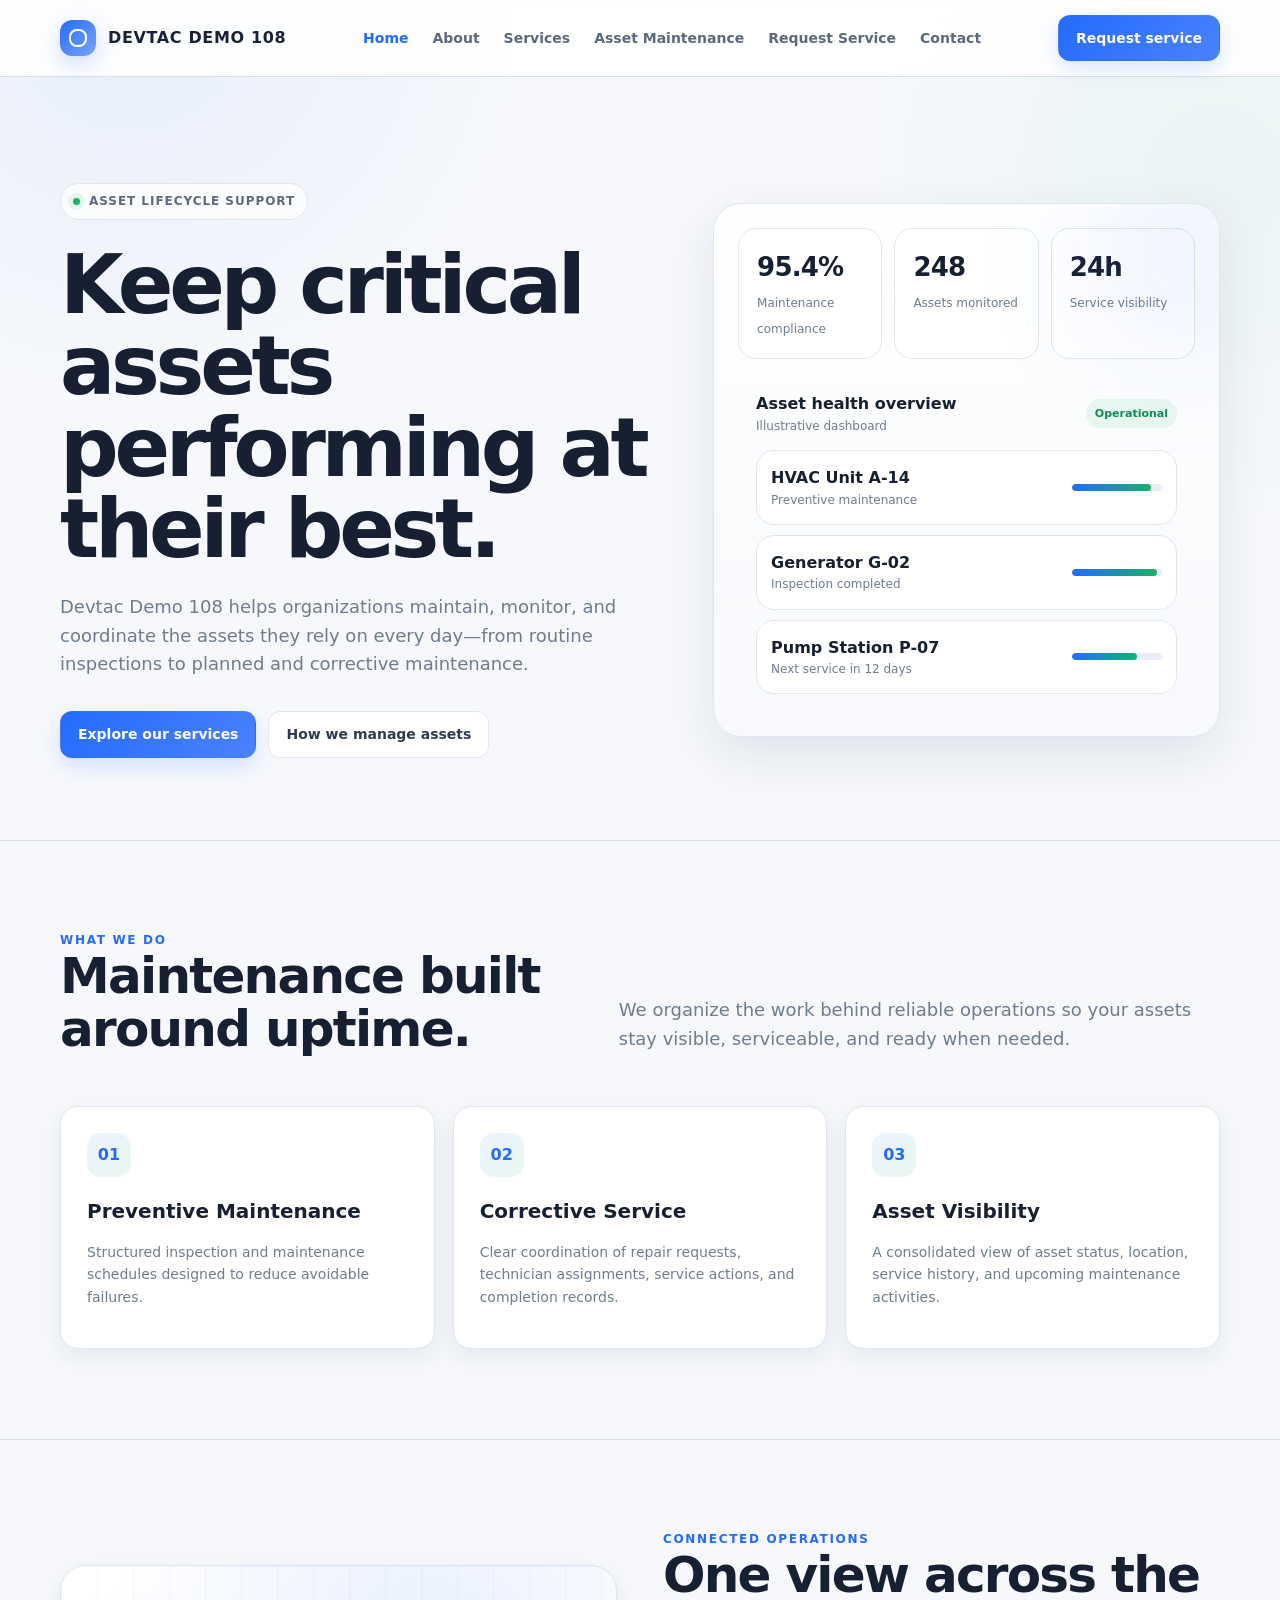
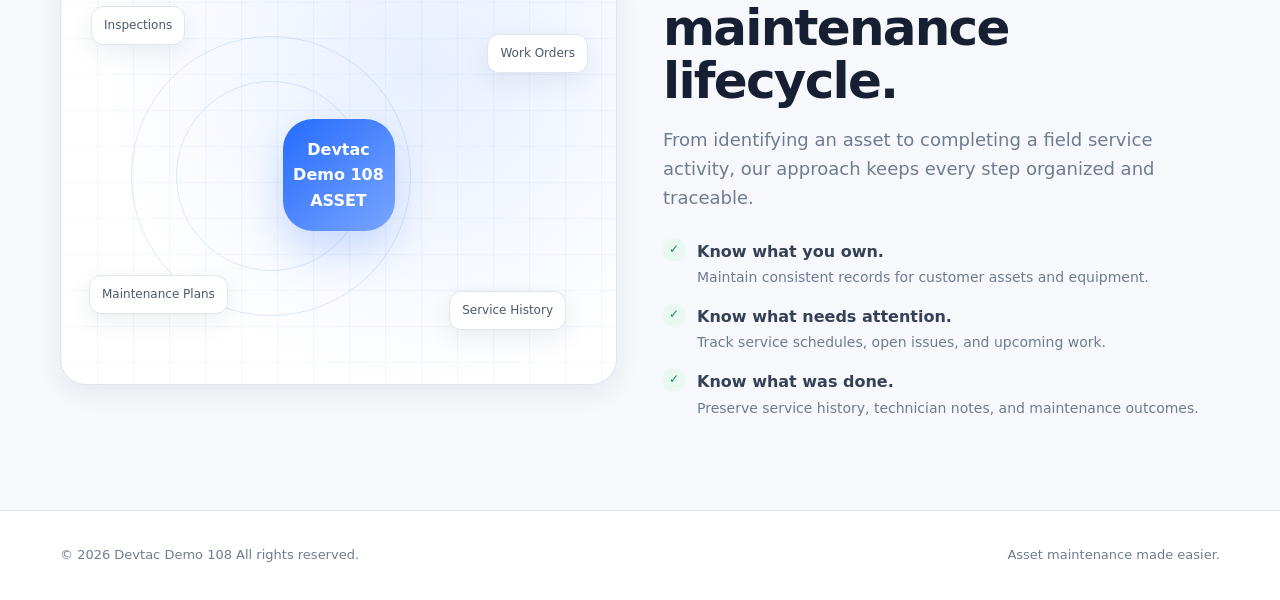
==== commit e2e1dbee: "updated index page" ====
--- a/index.html
+++ b/index.html
@@ -8,20 +8,52 @@
   <link rel="stylesheet" href="styles.css">
 </head>
 <body>
-<section>
-  <div class="nav-wrap">
-    <div class="container nav">
-      <a class="brand" href="index.html"><span class="brand-mark"></span>DEVTAC DEMO 108</a>
-      <button class="mobile-toggle" aria-label="Toggle navigation">☰</button>
-      <div class="nav-links">
-        <a href="index.html" class="active">Home</a>
-        <a href="about.html">About</a>
-        <a href="services.html">Services</a>
-        <a href="assets.html">Asset Maintenance</a>
-        <a href="request.html">Request Service</a>
-        <a href="contact.html">Contact</a>
+<div class="nav-wrap">
+  <div class="container nav">
+    <a class="brand" href="index.html"><span class="brand-mark"></span>DEVTAC DEMO 108</a>
+    <button class="mobile-toggle" aria-label="Toggle navigation">☰</button>
+    <div class="nav-links">
+      <a href="index.html" class="active">Home</a>
+      <a href="about.html">About</a>
+      <a href="services.html">Services</a>
+      <a href="assets.html">Asset Maintenance</a>
+      <a href="request.html">Request Service</a>
+      <a href="contact.html">Contact</a>
+    </div>
+    <a class="nav-cta" href="request.html">Request service</a>
+  </div>
+</div>
+<main>
+<section class="hero">
+  <div class="container hero-grid">
+    <div>
+      <div class="eyebrow"><span class="dot"></span> Asset lifecycle support</div>
+      <h1>Keep critical assets performing at their best.</h1>
+      <p>Devtac Demo 108 helps organizations maintain, monitor, and coordinate the assets they rely on every day—from routine inspections to planned and corrective maintenance.</p>
+      <div class="hero-actions">
+        <a class="btn btn-primary" href="services.html">Explore our services</a>
+        <a class="btn btn-secondary" href="assets.html">How we manage assets</a>
       </div>
-      <a class="nav-cta" href="request.html">Request service</a>
+    </div>
+    <div class="hero-card">
+      <div class="dashboard">
+        <div class="metric-row">
+          <div class="metric"><strong>95.4%</strong><span>Maintenance compliance</span></div>
+          <div class="metric"><strong>248</strong><span>Assets monitored</span></div>
+          <div class="metric"><strong>24h</strong><span>Service visibility</span></div>
+        </div>
+        <div class="asset-panel">
+          <div class="asset-head">
+            <div><strong>Asset health overview</strong><div class="asset-meta">Illustrative dashboard</div></div>
+            <span class="status">Operational</span>
+          </div>
+          <div class="asset-list">
+            <div class="asset-item"><div><div class="asset-title">HVAC Unit A-14</div><div class="asset-meta">Preventive maintenance</div></div><div class="progress"><span style="width:88%"></span></div></div>
+            <div class="asset-item"><div><div class="asset-title">Generator G-02</div><div class="asset-meta">Inspection completed</div></div><div class="progress"><span style="width:94%"></span></div></div>
+            <div class="asset-item"><div><div class="asset-title">Pump Station P-07</div><div class="asset-meta">Next service in 12 days</div></div><div class="progress"><span style="width:72%"></span></div></div>
+          </div>
+        </div>
+      </div>
     </div>
   </div>
 </section>
@@ -44,7 +76,7 @@
   <div class="container split">
     <div class="visual">
       <div class="orbit a"></div><div class="orbit b"></div>
-      <div class="core">DEMO 108<br>ASSET</div>
+      <div class="core">Devtac Demo 108<br>ASSET</div>
       <div class="node n1">Inspections</div><div class="node n2">Work Orders</div><div class="node n3">Service History</div><div class="node n4">Maintenance Plans</div>
     </div>
     <div>
